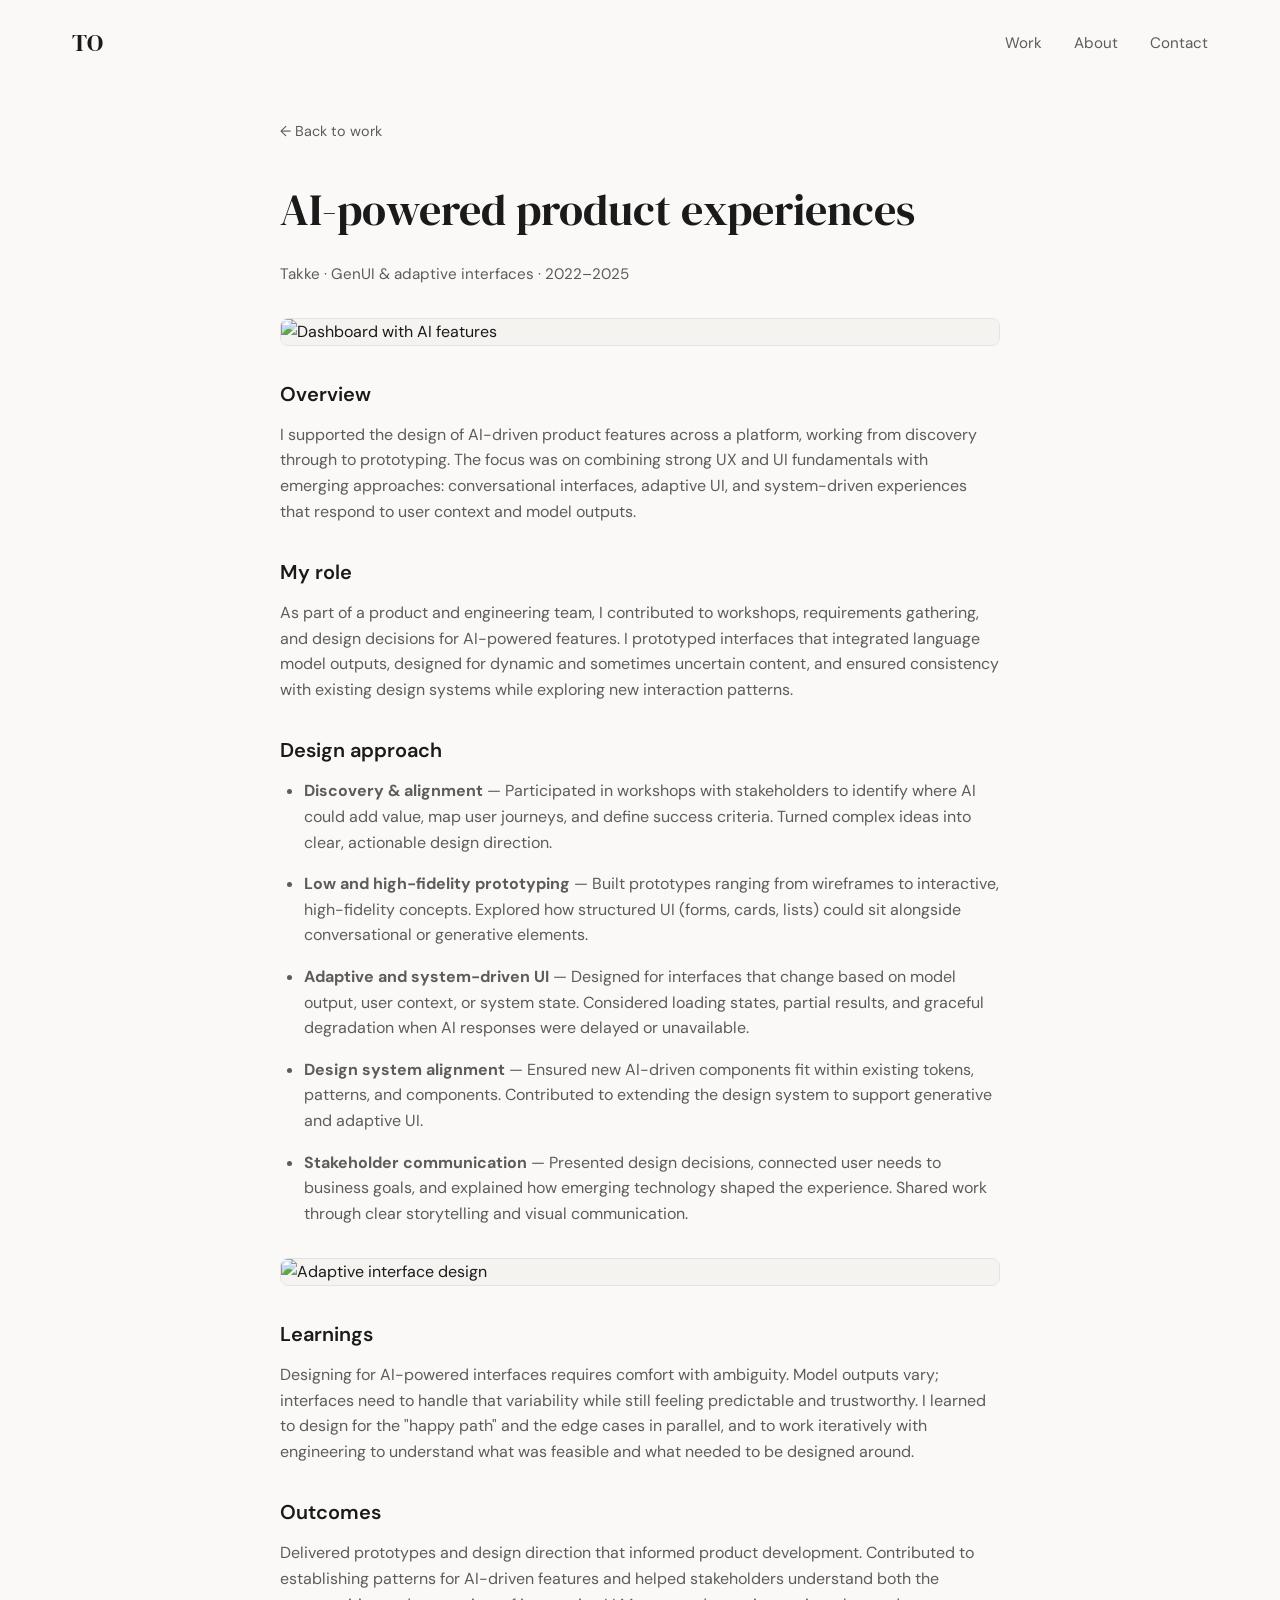
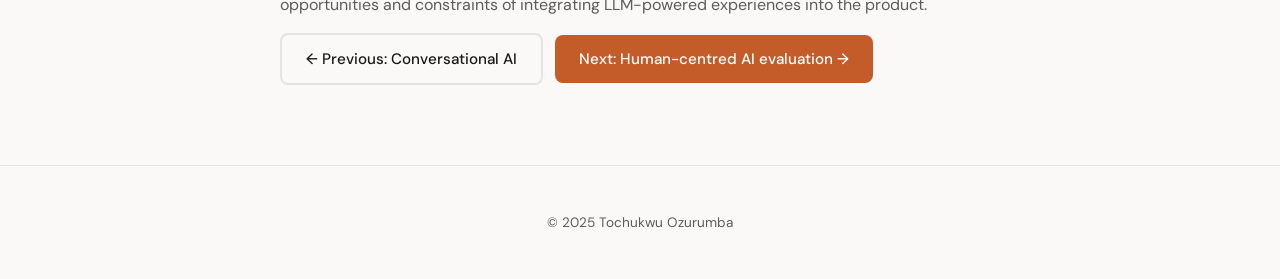
==== case-study-ai-interfaces.html @ 44a1e0d1 "Add files via upload" ====
<!DOCTYPE html>
<html lang="en">
<head>
  <meta charset="UTF-8">
  <meta name="viewport" content="width=device-width, initial-scale=1.0">
  <title>AI-Powered Product Experiences — Tochukwu Ozurumba</title>
  <link rel="stylesheet" href="styles.css">
  <link rel="preconnect" href="https://fonts.googleapis.com">
  <link rel="preconnect" href="https://fonts.gstatic.com" crossorigin>
  <link href="https://fonts.googleapis.com/css2?family=DM+Sans:wght@400;500;600;700&family=DM+Serif+Display&display=swap" rel="stylesheet">
</head>
<body>
  <header class="site-header">
    <a href="index.html" class="logo">TO</a>
    <nav>
      <a href="index.html#work">Work</a>
      <a href="index.html#about">About</a>
      <a href="mailto:tochzurumba@gmail.com">Contact</a>
    </nav>
  </header>

  <main class="case-study">
    <a href="index.html#work" class="back-link">← Back to work</a>
    
    <h1>AI-powered product experiences</h1>
    <p class="meta">Takke · GenUI & adaptive interfaces · 2022–2025</p>

    <div class="case-image">
      <img src="images/interfaces-dashboard.png" alt="Dashboard with AI features">
    </div>

    <h2>Overview</h2>
    <p>I supported the design of AI-driven product features across a platform, working from discovery through to prototyping. The focus was on combining strong UX and UI fundamentals with emerging approaches: conversational interfaces, adaptive UI, and system-driven experiences that respond to user context and model outputs.</p>

    <h2>My role</h2>
    <p>As part of a product and engineering team, I contributed to workshops, requirements gathering, and design decisions for AI-powered features. I prototyped interfaces that integrated language model outputs, designed for dynamic and sometimes uncertain content, and ensured consistency with existing design systems while exploring new interaction patterns.</p>

    <h2>Design approach</h2>
    <ul>
      <li><strong>Discovery & alignment</strong> — Participated in workshops with stakeholders to identify where AI could add value, map user journeys, and define success criteria. Turned complex ideas into clear, actionable design direction.</li>
      <li><strong>Low and high-fidelity prototyping</strong> — Built prototypes ranging from wireframes to interactive, high-fidelity concepts. Explored how structured UI (forms, cards, lists) could sit alongside conversational or generative elements.</li>
      <li><strong>Adaptive and system-driven UI</strong> — Designed for interfaces that change based on model output, user context, or system state. Considered loading states, partial results, and graceful degradation when AI responses were delayed or unavailable.</li>
      <li><strong>Design system alignment</strong> — Ensured new AI-driven components fit within existing tokens, patterns, and components. Contributed to extending the design system to support generative and adaptive UI.</li>
      <li><strong>Stakeholder communication</strong> — Presented design decisions, connected user needs to business goals, and explained how emerging technology shaped the experience. Shared work through clear storytelling and visual communication.</li>
    </ul>

    <div class="case-image">
      <img src="images/interfaces-adaptive.png" alt="Adaptive interface design">
    </div>

    <h2>Learnings</h2>
    <p>Designing for AI-powered interfaces requires comfort with ambiguity. Model outputs vary; interfaces need to handle that variability while still feeling predictable and trustworthy. I learned to design for the "happy path" and the edge cases in parallel, and to work iteratively with engineering to understand what was feasible and what needed to be designed around.</p>

    <h2>Outcomes</h2>
    <p>Delivered prototypes and design direction that informed product development. Contributed to establishing patterns for AI-driven features and helped stakeholders understand both the opportunities and constraints of integrating LLM-powered experiences into the product.</p>

    <p>
      <a href="case-study-chatbot.html" class="btn btn-secondary">← Previous: Conversational AI</a>
      <a href="case-study-research.html" class="btn btn-primary" style="margin-left: 0.5rem;">Next: Human-centred AI evaluation →</a>
    </p>
  </main>

  <footer class="site-footer">
    <p>© 2025 Tochukwu Ozurumba</p>
  </footer>
</body>
</html>
---- styles.css ----
/* ——— Variables ——— */
:root {
  --color-bg: #faf9f7;
  --color-text: #1a1a1a;
  --color-text-muted: #5c5c5c;
  --color-accent: #c45c2a;
  --color-accent-light: #e8a07a;
  --color-border: #e5e3df;
  --font-sans: 'DM Sans', -apple-system, BlinkMacSystemFont, sans-serif;
  --font-serif: 'DM Serif Display', Georgia, serif;
  --max-width: 720px;
  --spacing: 1.5rem;
  --radius: 8px;
}

/* ——— Reset & Base ——— */
*, *::before, *::after { box-sizing: border-box; }
html { scroll-behavior: smooth; }
body {
  margin: 0;
  font-family: var(--font-sans);
  font-size: 16px;
  line-height: 1.6;
  color: var(--color-text);
  background: var(--color-bg);
}

a { color: var(--color-accent); text-decoration: none; }
a:hover { text-decoration: underline; }

/* ——— Layout ——— */
.site-header {
  display: flex;
  justify-content: space-between;
  align-items: center;
  padding: var(--spacing) 2rem;
  max-width: 1200px;
  margin: 0 auto;
}
.logo {
  font-family: var(--font-serif);
  font-size: 1.5rem;
  font-weight: 400;
  color: var(--color-text);
}
.logo:hover { text-decoration: none; }
.site-header nav {
  display: flex;
  gap: 2rem;
}
.site-header nav a {
  color: var(--color-text-muted);
  font-size: 0.95rem;
}
.site-header nav a:hover { color: var(--color-text); }

main { max-width: var(--max-width); margin: 0 auto; padding: 0 2rem 4rem; }

/* ——— Hero ——— */
.hero {
  padding: 4rem 0 5rem;
}
.hero h1 {
  font-family: var(--font-serif);
  font-size: clamp(2.5rem, 5vw, 3.5rem);
  font-weight: 400;
  margin: 0 0 1rem;
  letter-spacing: -0.02em;
}
.hero-tagline {
  font-size: 1.2rem;
  color: var(--color-text-muted);
  margin: 0 0 2rem;
  max-width: 540px;
}
.hero-links {
  display: flex;
  gap: 1rem;
}
.btn {
  display: inline-block;
  padding: 0.75rem 1.5rem;
  border-radius: var(--radius);
  font-weight: 500;
  font-size: 0.95rem;
  transition: background 0.2s, color 0.2s;
}
.btn-primary {
  background: var(--color-accent);
  color: white;
  border: none;
}
.btn-primary:hover { background: #a84d20; text-decoration: none; }
.btn-secondary {
  background: transparent;
  color: var(--color-text);
  border: 2px solid var(--color-border);
}
.btn-secondary:hover { border-color: var(--color-text); text-decoration: none; }

/* ——— Work section ——— */
.work { padding: 3rem 0; }
.work h2, .about h2 {
  font-family: var(--font-serif);
  font-size: 1.5rem;
  font-weight: 400;
  margin: 0 0 2rem;
}
.project-grid {
  display: flex;
  flex-direction: column;
  gap: 2rem;
}
.project-card {
  display: block;
  background: white;
  border: 1px solid var(--color-border);
  border-radius: var(--radius);
  overflow: hidden;
  transition: box-shadow 0.2s, transform 0.2s;
}
.project-card:hover {
  box-shadow: 0 8px 24px rgba(0,0,0,0.06);
  transform: translateY(-2px);
  text-decoration: none;
}
.project-image {
  aspect-ratio: 16 / 9;
  background: linear-gradient(135deg, #e8e4df 0%, #d4cfc8 100%);
  display: flex;
  align-items: center;
  justify-content: center;
  overflow: hidden;
}
.project-image img {
  width: 100%;
  height: 100%;
  object-fit: cover;
  display: block;
}
.placeholder-image {
  text-align: center;
  color: var(--color-text-muted);
  font-size: 0.9rem;
}
.project-meta {
  padding: 1.5rem;
}
.project-meta h3 {
  margin: 0 0 0.5rem;
  font-size: 1.2rem;
  font-weight: 600;
  color: var(--color-text);
}
.project-meta p {
  margin: 0 0 0.75rem;
  font-size: 0.95rem;
  color: var(--color-text-muted);
}
.project-link {
  font-size: 0.9rem;
  font-weight: 500;
  color: var(--color-accent);
}

/* ——— About ——— */
.about { padding: 3rem 0; }
.about-content p {
  margin: 0 0 1rem;
  color: var(--color-text-muted);
}
.skills-tags {
  display: flex;
  flex-wrap: wrap;
  gap: 0.5rem;
  margin: 1.5rem 0;
}
.skills-tags span {
  padding: 0.35rem 0.75rem;
  background: var(--color-border);
  border-radius: 999px;
  font-size: 0.85rem;
  color: var(--color-text);
}
.contact-cta {
  margin-top: 1.5rem;
  font-size: 0.95rem;
}

/* ——— Case study pages ——— */
.case-study {
  padding: 2rem 0 4rem;
}
.case-study .back-link {
  display: inline-flex;
  align-items: center;
  gap: 0.5rem;
  margin-bottom: 2rem;
  color: var(--color-text-muted);
  font-size: 0.9rem;
}
.case-study .back-link:hover { color: var(--color-text); text-decoration: none; }
.case-study h1 {
  font-family: var(--font-serif);
  font-size: clamp(2rem, 4vw, 2.75rem);
  font-weight: 400;
  margin: 0 0 1rem;
}
.case-study .meta {
  color: var(--color-text-muted);
  font-size: 0.95rem;
  margin-bottom: 2rem;
}
.case-study h2 {
  font-size: 1.25rem;
  font-weight: 600;
  margin: 2rem 0 0.75rem;
}
.case-study p, .case-study li {
  color: var(--color-text-muted);
  margin: 0 0 1rem;
}
.case-study ul {
  margin: 0 0 1rem;
  padding-left: 1.5rem;
}
.case-study .case-image {
  margin: 2rem 0;
  border-radius: var(--radius);
  overflow: hidden;
  border: 1px solid var(--color-border);
}
.case-study .case-image .placeholder-image {
  aspect-ratio: 16 / 9;
  background: linear-gradient(135deg, #e8e4df 0%, #d4cfc8 100%);
  display: flex;
  align-items: center;
  justify-content: center;
  color: var(--color-text-muted);
  font-size: 0.9rem;
}
.case-study .case-image img {
  width: 100%;
  height: auto;
  display: block;
  object-fit: contain;
  background: #f5f3f0;
}

/* ——— Footer ——— */
.site-footer {
  text-align: center;
  padding: 2rem;
  color: var(--color-text-muted);
  font-size: 0.85rem;
  border-top: 1px solid var(--color-border);
}

/* ——— Responsive ——— */
@media (max-width: 640px) {
  .site-header { padding: 1rem 1.5rem; }
  main { padding: 0 1.5rem 3rem; }
  .hero { padding: 2rem 0 3rem; }
  .hero-links { flex-direction: column; }
}
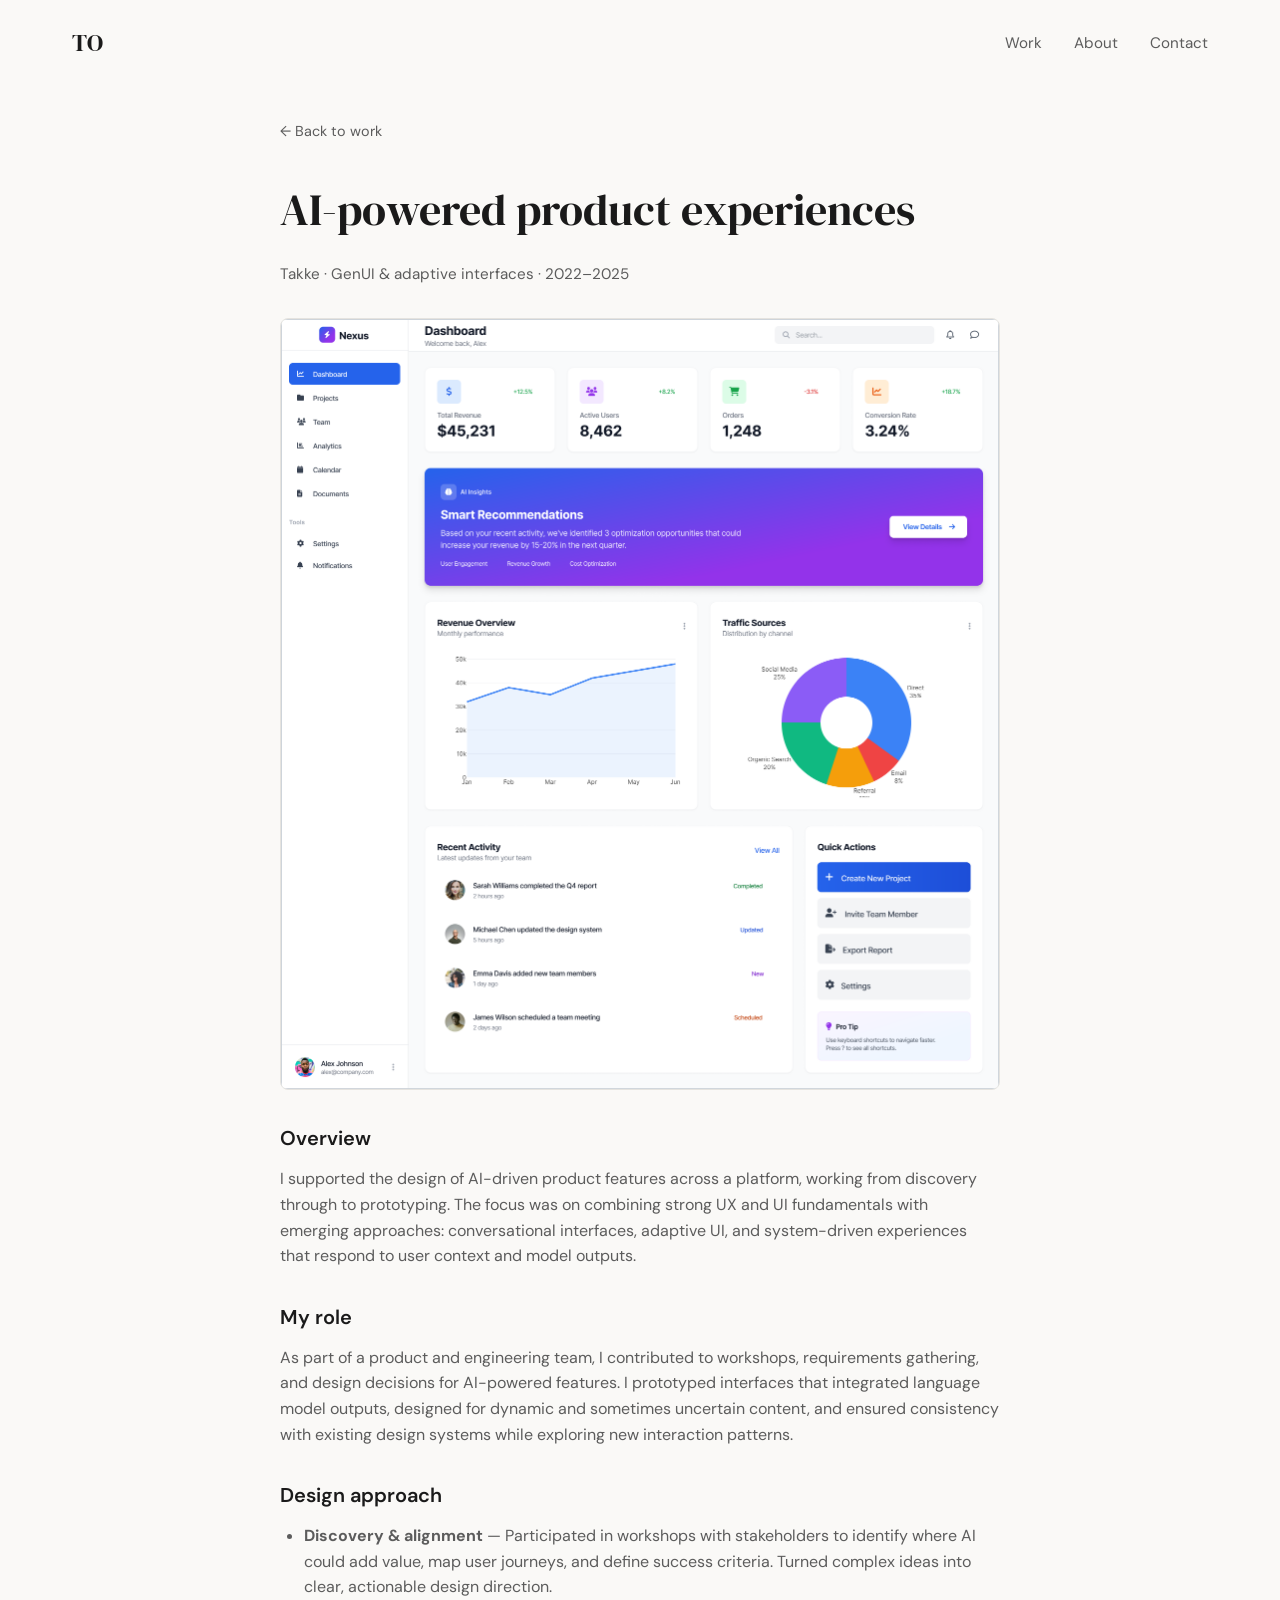
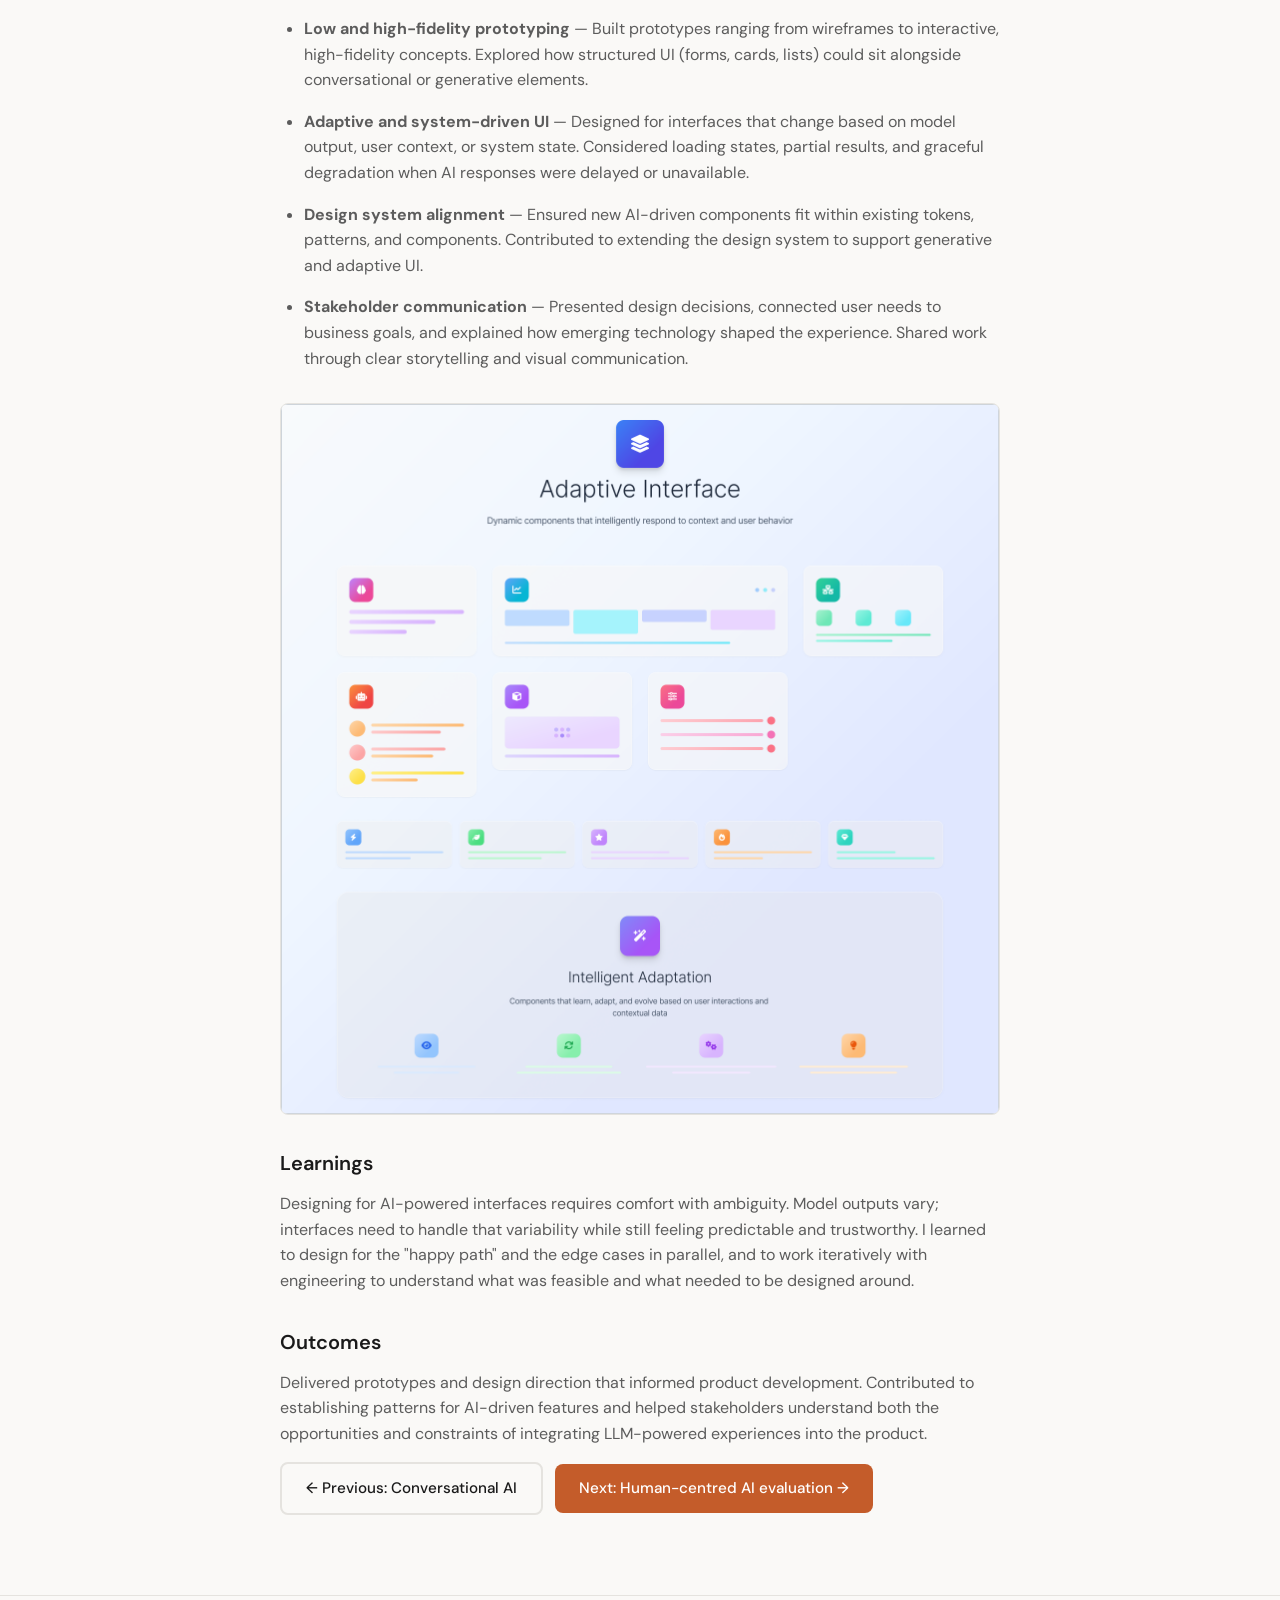
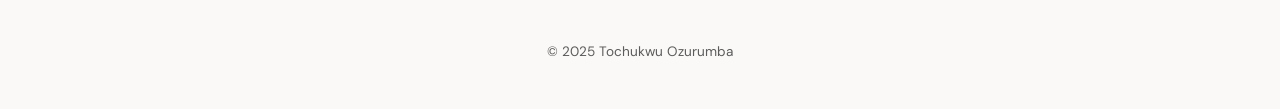
==== commit 7b466720: "Update case-study-ai-interfaces.html" ====
--- a/case-study-ai-interfaces.html
+++ b/case-study-ai-interfaces.html
@@ -26,7 +26,7 @@
     <p class="meta">Takke · GenUI & adaptive interfaces · 2022–2025</p>
 
     <div class="case-image">
-      <img src="images/interfaces-dashboard.png" alt="Dashboard with AI features">
+      <img src="interfaces-dashboard.png" alt="Dashboard with AI features">
     </div>
 
     <h2>Overview</h2>
@@ -45,7 +45,7 @@
     </ul>
 
     <div class="case-image">
-      <img src="images/interfaces-adaptive.png" alt="Adaptive interface design">
+      <img src="interfaces-adaptive.png" alt="Adaptive interface design">
     </div>
 
     <h2>Learnings</h2>
